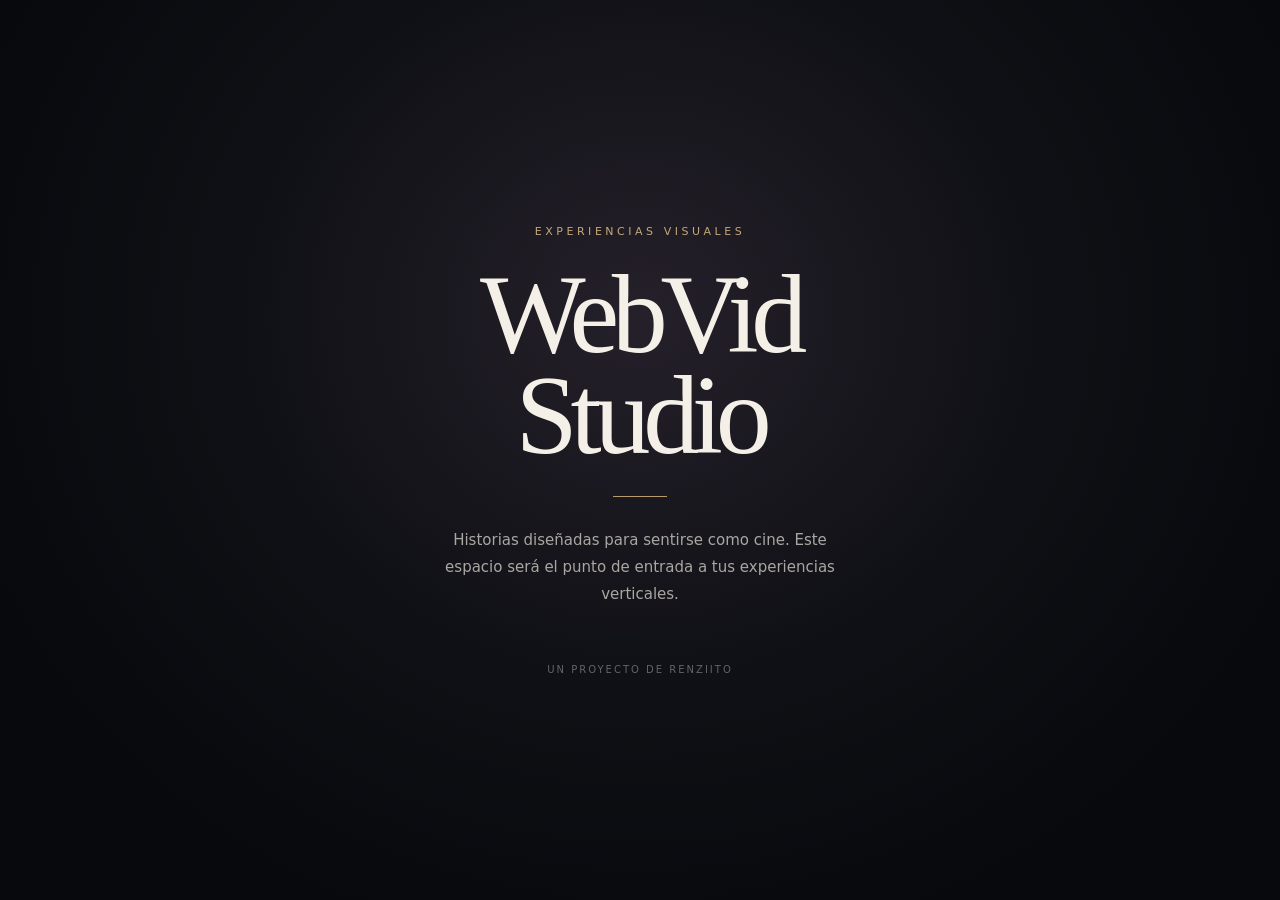
==== index.html @ 34bab2bb "Test GitHub write access and add WebVid entry point" ====
<!doctype html>
<html lang="es">
<head>
  <meta charset="utf-8">
  <meta name="viewport" content="width=device-width, initial-scale=1, viewport-fit=cover">
  <meta name="theme-color" content="#08090d">
  <title>WebVid Studio</title>
  <style>
    *{box-sizing:border-box}html,body{margin:0;min-height:100%;background:#08090d;color:#f4f0e8;font-family:system-ui,-apple-system,sans-serif}
    body{min-height:100svh;display:grid;place-items:center;padding:28px;background:radial-gradient(ellipse at 50% 35%,#25202a 0%,#101116 42%,#08090d 78%)}
    main{width:min(100%,720px);text-align:center;padding:48px 20px}
    .eyebrow{font-size:11px;letter-spacing:.32em;text-transform:uppercase;color:#c5a879}
    h1{font-family:Georgia,serif;font-weight:400;font-size:clamp(58px,13vw,112px);letter-spacing:-.065em;line-height:.9;margin:26px 0}
    p{max-width:420px;margin:0 auto;color:#aaa6a1;line-height:1.8;font-size:15px}
    .rule{width:54px;height:1px;background:#b99a6b;margin:30px auto}
    footer{margin-top:56px;color:#66616a;font-size:10px;letter-spacing:.2em;text-transform:uppercase}
  </style>
</head>
<body>
  <main>
    <div class="eyebrow">Experiencias visuales</div>
    <h1>WebVid<br>Studio</h1>
    <div class="rule"></div>
    <p>Historias diseñadas para sentirse como cine. Este espacio será el punto de entrada a tus experiencias verticales.</p>
    <footer>Un proyecto de Renziito</footer>
  </main>
</body>
</html>
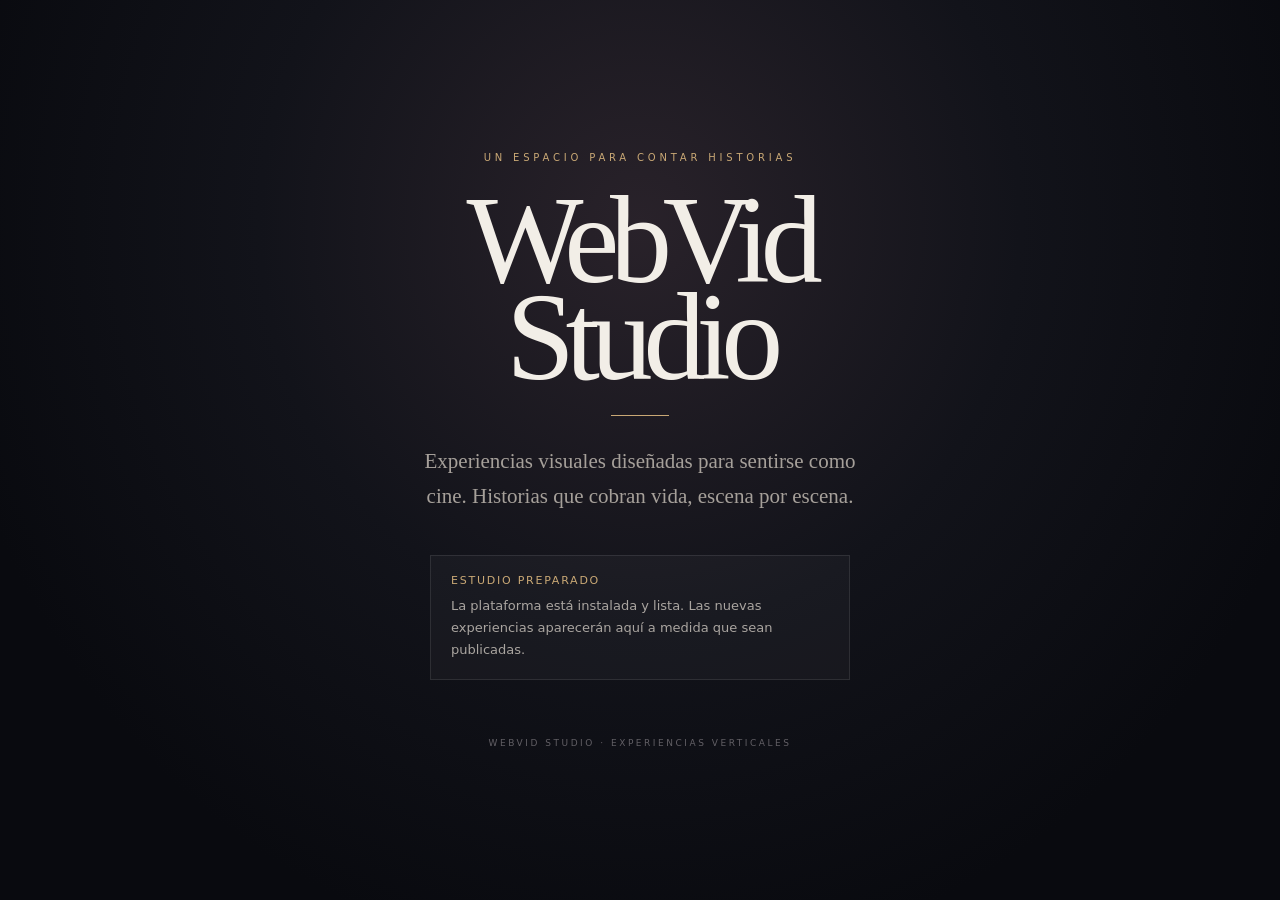
==== commit e6cea2de: "Build WebVid Studio PWA landing page" ====
--- a/index.html
+++ b/index.html
@@ -3,26 +3,46 @@
 <head>
   <meta charset="utf-8">
   <meta name="viewport" content="width=device-width, initial-scale=1, viewport-fit=cover">
-  <meta name="theme-color" content="#08090d">
+  <meta name="theme-color" content="#090a0f">
+  <meta name="description" content="WebVid Studio: experiencias visuales cinematográficas en formato vertical.">
+  <link rel="manifest" href="./manifest.webmanifest">
+  <link rel="icon" href="./icon.svg" type="image/svg+xml">
+  <meta name="apple-mobile-web-app-capable" content="yes">
+  <meta name="apple-mobile-web-app-status-bar-style" content="black-translucent">
   <title>WebVid Studio</title>
   <style>
-    *{box-sizing:border-box}html,body{margin:0;min-height:100%;background:#08090d;color:#f4f0e8;font-family:system-ui,-apple-system,sans-serif}
-    body{min-height:100svh;display:grid;place-items:center;padding:28px;background:radial-gradient(ellipse at 50% 35%,#25202a 0%,#101116 42%,#08090d 78%)}
-    main{width:min(100%,720px);text-align:center;padding:48px 20px}
-    .eyebrow{font-size:11px;letter-spacing:.32em;text-transform:uppercase;color:#c5a879}
-    h1{font-family:Georgia,serif;font-weight:400;font-size:clamp(58px,13vw,112px);letter-spacing:-.065em;line-height:.9;margin:26px 0}
-    p{max-width:420px;margin:0 auto;color:#aaa6a1;line-height:1.8;font-size:15px}
-    .rule{width:54px;height:1px;background:#b99a6b;margin:30px auto}
-    footer{margin-top:56px;color:#66616a;font-size:10px;letter-spacing:.2em;text-transform:uppercase}
+    :root{color-scheme:dark;--bg:#090a0f;--paper:#f2eee7;--muted:#a6a09a;--gold:#c9a875}
+    *{box-sizing:border-box}html{min-height:100%;background:var(--bg)}body{margin:0;min-height:100svh;color:var(--paper);font-family:Inter,ui-sans-serif,system-ui,-apple-system,sans-serif;background:radial-gradient(ellipse at 50% 25%,#29222a 0%,#12131a 42%,var(--bg) 78%);display:flex;align-items:center;justify-content:center;padding:28px}
+    main{width:min(100%,760px);text-align:center;padding:54px 18px}.eyebrow{font-size:10px;letter-spacing:.38em;text-transform:uppercase;color:var(--gold)}
+    h1{font-family:Georgia,'Times New Roman',serif;font-size:clamp(64px,15vw,124px);font-weight:400;letter-spacing:-.075em;line-height:.78;margin:30px 0 28px}
+    .rule{height:1px;width:58px;background:var(--gold);margin:0 auto 28px}
+    .intro{max-width:460px;margin:auto;color:var(--muted);font-family:Georgia,serif;font-size:clamp(17px,4vw,21px);line-height:1.65}
+    .status{margin:42px auto 0;padding:18px 20px;max-width:420px;border:1px solid #ffffff18;background:#ffffff08;text-align:left}
+    .status strong{display:block;font-size:11px;letter-spacing:.16em;text-transform:uppercase;color:var(--gold);font-weight:500;margin-bottom:8px}
+    .status span{font-size:13px;color:#aaa5a0;line-height:1.6}
+    .install{display:none;margin:20px auto 0;border:1px solid #c9a87588;background:#c9a87512;color:#f4e7d0;padding:13px 18px;font-size:12px;letter-spacing:.12em;text-transform:uppercase}
+    footer{margin-top:58px;color:#625f65;font-size:9px;letter-spacing:.28em;text-transform:uppercase}
   </style>
 </head>
 <body>
   <main>
-    <div class="eyebrow">Experiencias visuales</div>
+    <div class="eyebrow">Un espacio para contar historias</div>
     <h1>WebVid<br>Studio</h1>
     <div class="rule"></div>
-    <p>Historias diseñadas para sentirse como cine. Este espacio será el punto de entrada a tus experiencias verticales.</p>
-    <footer>Un proyecto de Renziito</footer>
+    <p class="intro">Experiencias visuales diseñadas para sentirse como cine. Historias que cobran vida, escena por escena.</p>
+    <section class="status" aria-live="polite">
+      <strong>Estudio preparado</strong>
+      <span>La plataforma está instalada y lista. Las nuevas experiencias aparecerán aquí a medida que sean publicadas.</span>
+    </section>
+    <button class="install" id="installBtn" type="button">Instalar WebVid</button>
+    <footer>WebVid Studio · Experiencias verticales</footer>
   </main>
+  <script>
+    let installPrompt;
+    const installBtn=document.getElementById('installBtn');
+    window.addEventListener('beforeinstallprompt',event=>{event.preventDefault();installPrompt=event;installBtn.style.display='inline-block'});
+    installBtn.addEventListener('click',async()=>{if(!installPrompt)return;installPrompt.prompt();await installPrompt.userChoice;installPrompt=null;installBtn.style.display='none'});
+    if('serviceWorker' in navigator && location.protocol.startsWith('http')){window.addEventListener('load',()=>navigator.serviceWorker.register('./sw.js').catch(()=>{}))}
+  </script>
 </body>
 </html>
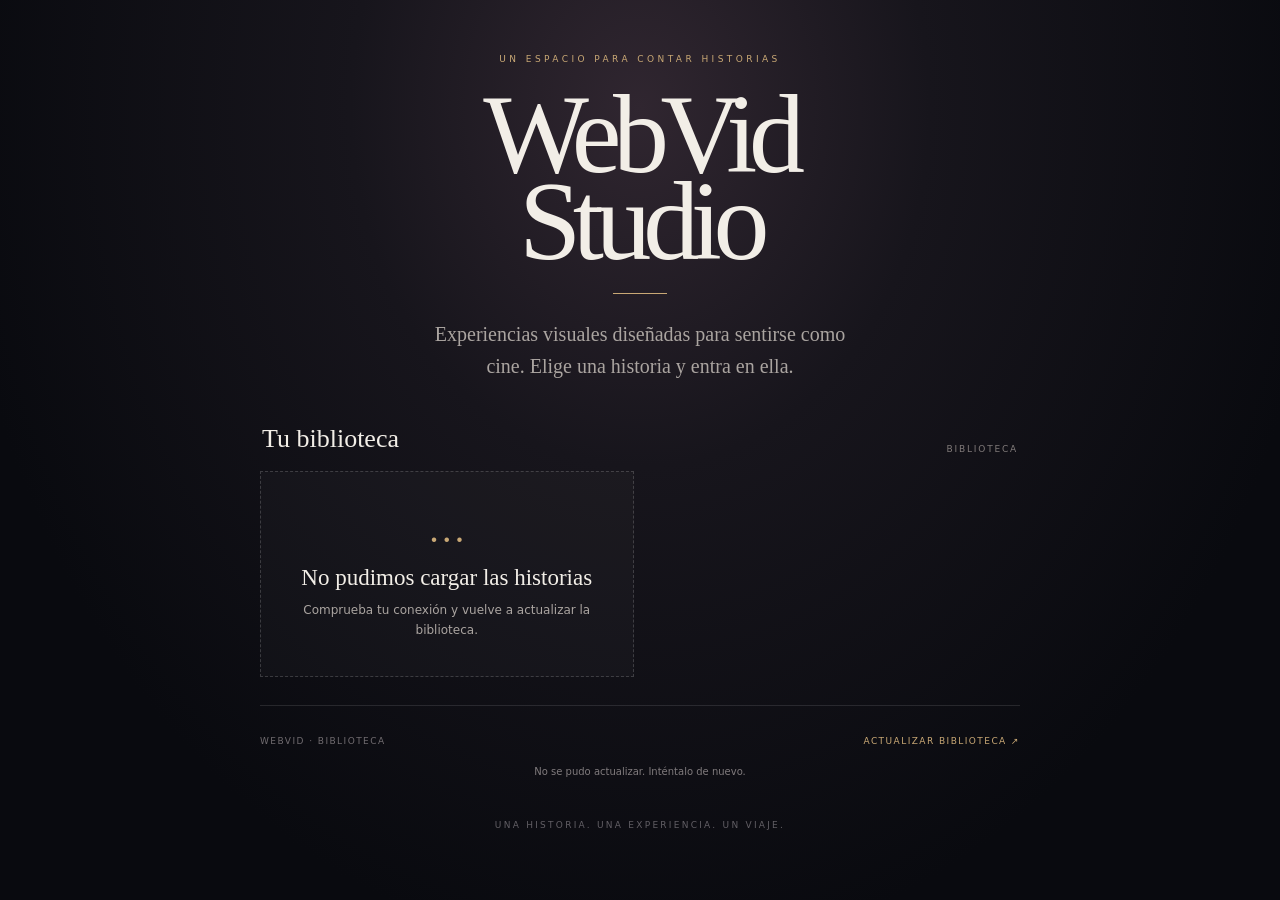
==== commit 9cab1a1f: "Add dynamic experience library to WebVid home" ====
--- a/index.html
+++ b/index.html
@@ -4,45 +4,116 @@
   <meta charset="utf-8">
   <meta name="viewport" content="width=device-width, initial-scale=1, viewport-fit=cover">
   <meta name="theme-color" content="#090a0f">
-  <meta name="description" content="WebVid Studio: experiencias visuales cinematográficas en formato vertical.">
+  <meta name="description" content="WebVid Studio: historias visuales cinematográficas.">
   <link rel="manifest" href="./manifest.webmanifest">
   <link rel="icon" href="./icon.svg" type="image/svg+xml">
   <meta name="apple-mobile-web-app-capable" content="yes">
   <meta name="apple-mobile-web-app-status-bar-style" content="black-translucent">
   <title>WebVid Studio</title>
   <style>
-    :root{color-scheme:dark;--bg:#090a0f;--paper:#f2eee7;--muted:#a6a09a;--gold:#c9a875}
-    *{box-sizing:border-box}html{min-height:100%;background:var(--bg)}body{margin:0;min-height:100svh;color:var(--paper);font-family:Inter,ui-sans-serif,system-ui,-apple-system,sans-serif;background:radial-gradient(ellipse at 50% 25%,#29222a 0%,#12131a 42%,var(--bg) 78%);display:flex;align-items:center;justify-content:center;padding:28px}
-    main{width:min(100%,760px);text-align:center;padding:54px 18px}.eyebrow{font-size:10px;letter-spacing:.38em;text-transform:uppercase;color:var(--gold)}
-    h1{font-family:Georgia,'Times New Roman',serif;font-size:clamp(64px,15vw,124px);font-weight:400;letter-spacing:-.075em;line-height:.78;margin:30px 0 28px}
-    .rule{height:1px;width:58px;background:var(--gold);margin:0 auto 28px}
-    .intro{max-width:460px;margin:auto;color:var(--muted);font-family:Georgia,serif;font-size:clamp(17px,4vw,21px);line-height:1.65}
-    .status{margin:42px auto 0;padding:18px 20px;max-width:420px;border:1px solid #ffffff18;background:#ffffff08;text-align:left}
-    .status strong{display:block;font-size:11px;letter-spacing:.16em;text-transform:uppercase;color:var(--gold);font-weight:500;margin-bottom:8px}
-    .status span{font-size:13px;color:#aaa5a0;line-height:1.6}
-    .install{display:none;margin:20px auto 0;border:1px solid #c9a87588;background:#c9a87512;color:#f4e7d0;padding:13px 18px;font-size:12px;letter-spacing:.12em;text-transform:uppercase}
-    footer{margin-top:58px;color:#625f65;font-size:9px;letter-spacing:.28em;text-transform:uppercase}
+    :root{color-scheme:dark;--bg:#090a0f;--paper:#f2eee7;--muted:#aaa4a0;--gold:#c9a875;--line:#ffffff1c}
+    *{box-sizing:border-box}
+    html{min-height:100%;background:var(--bg);scroll-behavior:smooth}
+    body{margin:0;min-height:100svh;color:var(--paper);font-family:Inter,ui-sans-serif,system-ui,-apple-system,sans-serif;background:radial-gradient(ellipse at 50% 12%,#302630 0%,#17151c 32%,var(--bg) 76%);padding:0 20px env(safe-area-inset-bottom)}
+    .shell{width:min(100%,760px);margin:0 auto;padding:calc(54px + env(safe-area-inset-top)) 0 42px}
+    header{text-align:center;padding:0 8px 42px}
+    .eyebrow{font-size:9px;letter-spacing:.38em;text-transform:uppercase;color:var(--gold)}
+    h1{font-family:Georgia,'Times New Roman',serif;font-size:clamp(62px,15vw,112px);font-weight:400;letter-spacing:-.075em;line-height:.78;margin:27px 0}
+    .rule{height:1px;width:54px;background:var(--gold);margin:0 auto 24px}
+    .intro{max-width:430px;margin:auto;color:var(--muted);font-family:Georgia,serif;font-size:clamp(16px,4vw,20px);line-height:1.6}
+    .section-head{display:flex;align-items:end;justify-content:space-between;gap:16px;margin:0 2px 17px}
+    .section-head h2{font:400 26px Georgia,serif;margin:0}
+    .section-head span{font-size:9px;letter-spacing:.2em;text-transform:uppercase;color:#817b7a}
+    #library{display:grid;gap:13px}
+    .experience{position:relative;display:block;min-height:172px;overflow:hidden;text-decoration:none;color:inherit;border:1px solid var(--line);background:linear-gradient(115deg,#29252a,#13141b 70%);padding:25px 24px;isolation:isolate}
+    .experience:before{content:"";position:absolute;z-index:-1;inset:0;background:radial-gradient(ellipse at 90% 0%,var(--accent, #9d7951) 0%,transparent 58%);opacity:.24;transition:opacity .5s,transform .7s}
+    .experience:after{content:"";position:absolute;right:24px;bottom:22px;width:34px;height:1px;background:var(--gold);transition:width .4s}
+    .experience:active:before{opacity:.4;transform:scale(1.08)}
+    .experience:active:after{width:58px}
+    .tag{font-size:9px;letter-spacing:.24em;text-transform:uppercase;color:var(--gold)}
+    .experience h3{font:400 clamp(27px,7vw,38px) Georgia,serif;margin:17px 0 8px;max-width:85%}
+    .experience p{font-size:12px;line-height:1.6;color:#b3ada8;margin:0;max-width:85%}
+    .empty{border:1px dashed #ffffff2b;padding:35px 24px;text-align:center;background:#ffffff05}
+    .empty .symbol{font:300 38px Georgia,serif;color:var(--gold);margin-bottom:14px}
+    .empty h3{font:400 23px Georgia,serif;margin:0 0 9px}
+    .empty p{font-size:12px;line-height:1.7;color:var(--muted);max-width:340px;margin:auto}
+    .bottom{display:flex;justify-content:space-between;align-items:center;gap:12px;margin-top:28px;padding-top:20px;border-top:1px solid var(--line);color:#716c70;font-size:9px;letter-spacing:.16em;text-transform:uppercase}
+    .refresh{border:0;background:none;color:var(--gold);font:inherit;letter-spacing:inherit;text-transform:inherit;padding:10px 0;cursor:pointer}
+    .install{display:none;margin:20px auto 0;border:1px solid #c9a87588;background:#c9a87512;color:#f4e7d0;padding:13px 18px;font-size:10px;letter-spacing:.14em;text-transform:uppercase}
+    .notice{min-height:16px;margin-top:10px;text-align:center;color:#807b7d;font-size:10px}
+    footer{text-align:center;margin-top:38px;color:#625f65;font-size:9px;letter-spacing:.25em;text-transform:uppercase}
+    @media(min-width:620px){#library{grid-template-columns:repeat(2,minmax(0,1fr))}.experience{min-height:210px}}
   </style>
 </head>
 <body>
-  <main>
-    <div class="eyebrow">Un espacio para contar historias</div>
-    <h1>WebVid<br>Studio</h1>
-    <div class="rule"></div>
-    <p class="intro">Experiencias visuales diseñadas para sentirse como cine. Historias que cobran vida, escena por escena.</p>
-    <section class="status" aria-live="polite">
-      <strong>Estudio preparado</strong>
-      <span>La plataforma está instalada y lista. Las nuevas experiencias aparecerán aquí a medida que sean publicadas.</span>
+  <main class="shell">
+    <header>
+      <div class="eyebrow">Un espacio para contar historias</div>
+      <h1>WebVid<br>Studio</h1>
+      <div class="rule"></div>
+      <p class="intro">Experiencias visuales diseñadas para sentirse como cine. Elige una historia y entra en ella.</p>
+      <button class="install" id="installBtn" type="button">Instalar WebVid</button>
+    </header>
+
+    <section aria-labelledby="libraryTitle">
+      <div class="section-head">
+        <h2 id="libraryTitle">Tu biblioteca</h2>
+        <span id="count">Cargando historias</span>
+      </div>
+      <div id="library" aria-live="polite">
+        <div class="empty"><div class="symbol">✳</div><h3>Preparando tus historias</h3><p>Un momento, estamos cargando la biblioteca.</p></div>
+      </div>
+      <div class="bottom">
+        <span>WebVid · Biblioteca</span>
+        <button class="refresh" id="refreshBtn" type="button">Actualizar biblioteca ↗</button>
+      </div>
+      <div class="notice" id="notice" role="status"></div>
     </section>
-    <button class="install" id="installBtn" type="button">Instalar WebVid</button>
-    <footer>WebVid Studio · Experiencias verticales</footer>
+    <footer>Una historia. Una experiencia. Un viaje.</footer>
   </main>
   <script>
-    let installPrompt;
+    let installPrompt=null;
+    const library=document.getElementById('library');
+    const count=document.getElementById('count');
+    const notice=document.getElementById('notice');
     const installBtn=document.getElementById('installBtn');
+
+    function safeText(value){return String(value??'').replace(/[&<>"']/g,char=>({'&':'&amp;','<':'&lt;','>':'&gt;','"':'&quot;',"'":'&#39;'}[char]))}
+    function renderExperiences(items){
+      const valid=Array.isArray(items)?items.filter(item=>item&&typeof item.title==='string'&&typeof item.path==='string'):[];
+      count.textContent=valid.length+' '+(valid.length===1?'historia':'historias');
+      if(!valid.length){
+        library.innerHTML='<div class="empty"><div class="symbol">✳</div><h3>Tu primera historia está por llegar</h3><p>Cuando publiquemos una experiencia nueva, aparecerá automáticamente aquí. Solo tendrás que abrir WebVid y tocar su portada.</p></div>';
+        return;
+      }
+      library.innerHTML=valid.map(item=>{
+        const path=safeText(item.path);
+        const title=safeText(item.title);
+        const description=safeText(item.description||'Una experiencia visual cinematográfica.');
+        const category=safeText(item.category||'Experiencia');
+        const accent=/^#[0-9a-f]{3,8}$/i.test(item.accent||'')?item.accent:'#9d7951';
+        return '<a class="experience" href="'+path+'" style="--accent:'+accent+'"><div class="tag">'+category+'</div><h3>'+title+'</h3><p>'+description+'</p></a>';
+      }).join('');
+    }
+    async function loadLibrary(){
+      notice.textContent='Actualizando…';
+      try{
+        const response=await fetch('./experiencias.json?v='+Date.now(),{cache:'no-store'});
+        if(!response.ok)throw new Error('No se pudo leer la biblioteca');
+        const data=await response.json();
+        renderExperiences(data.experiences);
+        notice.textContent='';
+      }catch(error){
+        count.textContent='Biblioteca';
+        library.innerHTML='<div class="empty"><div class="symbol">…</div><h3>No pudimos cargar las historias</h3><p>Comprueba tu conexión y vuelve a actualizar la biblioteca.</p></div>';
+        notice.textContent='No se pudo actualizar. Inténtalo de nuevo.';
+      }
+    }
+    document.getElementById('refreshBtn').addEventListener('click',loadLibrary);
+    window.addEventListener('pageshow',loadLibrary);
     window.addEventListener('beforeinstallprompt',event=>{event.preventDefault();installPrompt=event;installBtn.style.display='inline-block'});
     installBtn.addEventListener('click',async()=>{if(!installPrompt)return;installPrompt.prompt();await installPrompt.userChoice;installPrompt=null;installBtn.style.display='none'});
-    if('serviceWorker' in navigator && location.protocol.startsWith('http')){window.addEventListener('load',()=>navigator.serviceWorker.register('./sw.js').catch(()=>{}))}
+    if('serviceWorker' in navigator&&location.protocol.startsWith('http'))window.addEventListener('load',()=>navigator.serviceWorker.register('./sw.js').catch(()=>{}));
   </script>
 </body>
 </html>
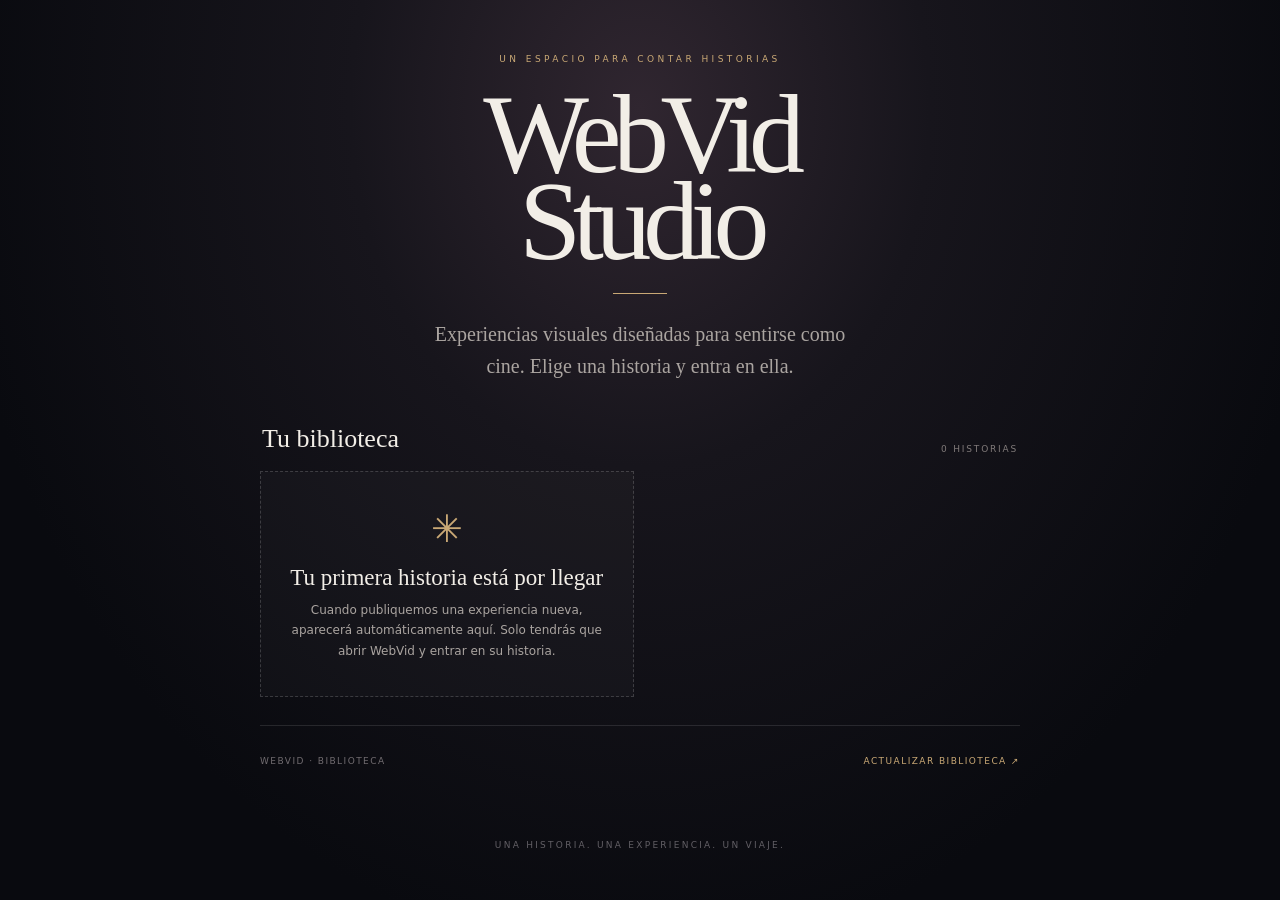
==== commit 7c0920ad: "Harden library routes and improve PWA installation UX" ====
--- a/index.html
+++ b/index.html
@@ -5,8 +5,10 @@
   <meta name="viewport" content="width=device-width, initial-scale=1, viewport-fit=cover">
   <meta name="theme-color" content="#090a0f">
   <meta name="description" content="WebVid Studio: historias visuales cinematográficas.">
+  <meta name="color-scheme" content="dark">
   <link rel="manifest" href="./manifest.webmanifest">
   <link rel="icon" href="./icon.svg" type="image/svg+xml">
+  <link rel="apple-touch-icon" href="./icon.svg">
   <meta name="apple-mobile-web-app-capable" content="yes">
   <meta name="apple-mobile-web-app-status-bar-style" content="black-translucent">
   <title>WebVid Studio</title>
@@ -26,7 +28,7 @@
     .section-head span{font-size:9px;letter-spacing:.2em;text-transform:uppercase;color:#817b7a}
     #library{display:grid;gap:13px}
     .experience{position:relative;display:block;min-height:172px;overflow:hidden;text-decoration:none;color:inherit;border:1px solid var(--line);background:linear-gradient(115deg,#29252a,#13141b 70%);padding:25px 24px;isolation:isolate}
-    .experience:before{content:"";position:absolute;z-index:-1;inset:0;background:radial-gradient(ellipse at 90% 0%,var(--accent, #9d7951) 0%,transparent 58%);opacity:.24;transition:opacity .5s,transform .7s}
+    .experience:before{content:"";position:absolute;z-index:-1;inset:0;background:radial-gradient(ellipse at 90% 0%,var(--accent,#9d7951) 0%,transparent 58%);opacity:.24;transition:opacity .5s,transform .7s}
     .experience:after{content:"";position:absolute;right:24px;bottom:22px;width:34px;height:1px;background:var(--gold);transition:width .4s}
     .experience:active:before{opacity:.4;transform:scale(1.08)}
     .experience:active:after{width:58px}
@@ -43,6 +45,7 @@
     .notice{min-height:16px;margin-top:10px;text-align:center;color:#807b7d;font-size:10px}
     footer{text-align:center;margin-top:38px;color:#625f65;font-size:9px;letter-spacing:.25em;text-transform:uppercase}
     @media(min-width:620px){#library{grid-template-columns:repeat(2,minmax(0,1fr))}.experience{min-height:210px}}
+    @media(prefers-reduced-motion:reduce){*,*::before,*::after{scroll-behavior:auto!important;transition:none!important;animation:none!important}}
   </style>
 </head>
 <body>
@@ -67,53 +70,96 @@
         <span>WebVid · Biblioteca</span>
         <button class="refresh" id="refreshBtn" type="button">Actualizar biblioteca ↗</button>
       </div>
-      <div class="notice" id="notice" role="status"></div>
+      <div class="notice" id="notice" role="status" aria-live="polite"></div>
     </section>
     <footer>Una historia. Una experiencia. Un viaje.</footer>
   </main>
   <script>
-    let installPrompt=null;
-    const library=document.getElementById('library');
-    const count=document.getElementById('count');
-    const notice=document.getElementById('notice');
-    const installBtn=document.getElementById('installBtn');
+    let installPrompt = null;
+    const library = document.getElementById("library");
+    const count = document.getElementById("count");
+    const notice = document.getElementById("notice");
+    const installBtn = document.getElementById("installBtn");
+    const EXPERIENCE_PATH = /^\.\/experiencias\/[a-z0-9]+(?:-[a-z0-9]+)*\/?$/;
 
-    function safeText(value){return String(value??'').replace(/[&<>"']/g,char=>({'&':'&amp;','<':'&lt;','>':'&gt;','"':'&quot;',"'":'&#39;'}[char]))}
-    function renderExperiences(items){
-      const valid=Array.isArray(items)?items.filter(item=>item&&typeof item.title==='string'&&typeof item.path==='string'):[];
-      count.textContent=valid.length+' '+(valid.length===1?'historia':'historias');
-      if(!valid.length){
-        library.innerHTML='<div class="empty"><div class="symbol">✳</div><h3>Tu primera historia está por llegar</h3><p>Cuando publiquemos una experiencia nueva, aparecerá automáticamente aquí. Solo tendrás que abrir WebVid y tocar su portada.</p></div>';
+    function safeText(value) {
+      return String(value ?? "").replace(/[&<>"']/g, char => ({
+        "&": "&amp;", "<": "&lt;", ">": "&gt;", '"': "&quot;", "'": "&#39;"
+      })[char]);
+    }
+
+    function renderExperiences(items) {
+      const valid = Array.isArray(items) ? items.filter(item =>
+        item && typeof item.title === "string" && item.title.trim() &&
+        typeof item.path === "string" && EXPERIENCE_PATH.test(item.path)
+      ) : [];
+
+      count.textContent = valid.length + " " + (valid.length === 1 ? "historia" : "historias");
+
+      if (!valid.length) {
+        library.innerHTML = '<div class="empty"><div class="symbol">✳</div><h3>Tu primera historia está por llegar</h3><p>Cuando publiquemos una experiencia nueva, aparecerá automáticamente aquí. Solo tendrás que abrir WebVid y entrar en su historia.</p></div>';
         return;
       }
-      library.innerHTML=valid.map(item=>{
-        const path=safeText(item.path);
-        const title=safeText(item.title);
-        const description=safeText(item.description||'Una experiencia visual cinematográfica.');
-        const category=safeText(item.category||'Experiencia');
-        const accent=/^#[0-9a-f]{3,8}$/i.test(item.accent||'')?item.accent:'#9d7951';
-        return '<a class="experience" href="'+path+'" style="--accent:'+accent+'"><div class="tag">'+category+'</div><h3>'+title+'</h3><p>'+description+'</p></a>';
-      }).join('');
+
+      library.innerHTML = valid.map(item => {
+        const path = safeText(item.path);
+        const title = safeText(item.title);
+        const description = safeText(item.description || "Una experiencia visual cinematográfica.");
+        const category = safeText(item.category || "Experiencia");
+        const accent = /^#[0-9a-f]{3,8}$/i.test(item.accent || "") ? item.accent : "#9d7951";
+        return '<a class="experience" href="' + path + '" style="--accent:' + accent + '"><div class="tag">' +
+          category + '</div><h3>' + title + '</h3><p>' + description + '</p></a>';
+      }).join("");
     }
-    async function loadLibrary(){
-      notice.textContent='Actualizando…';
-      try{
-        const response=await fetch('./experiencias.json?v='+Date.now(),{cache:'no-store'});
-        if(!response.ok)throw new Error('No se pudo leer la biblioteca');
-        const data=await response.json();
+
+    async function loadLibrary() {
+      notice.textContent = "Actualizando…";
+      try {
+        const response = await fetch("./experiencias.json", { cache: "no-store" });
+        if (!response.ok) throw new Error("No se pudo leer la biblioteca");
+        const data = await response.json();
+        if (!data || !Array.isArray(data.experiences)) throw new Error("Formato de catálogo inválido");
         renderExperiences(data.experiences);
-        notice.textContent='';
-      }catch(error){
-        count.textContent='Biblioteca';
-        library.innerHTML='<div class="empty"><div class="symbol">…</div><h3>No pudimos cargar las historias</h3><p>Comprueba tu conexión y vuelve a actualizar la biblioteca.</p></div>';
-        notice.textContent='No se pudo actualizar. Inténtalo de nuevo.';
+        notice.textContent = navigator.onLine ? "" : "Mostrando la biblioteca guardada sin conexión.";
+      } catch (error) {
+        count.textContent = "Biblioteca";
+        library.innerHTML = '<div class="empty"><div class="symbol">…</div><h3>No pudimos cargar las historias</h3><p>Comprueba tu conexión. Si ya habías abierto WebVid, vuelve a intentarlo para recuperar la biblioteca guardada.</p></div>';
+        notice.textContent = "No se pudo actualizar la biblioteca.";
       }
     }
-    document.getElementById('refreshBtn').addEventListener('click',loadLibrary);
-    window.addEventListener('pageshow',loadLibrary);
-    window.addEventListener('beforeinstallprompt',event=>{event.preventDefault();installPrompt=event;installBtn.style.display='inline-block'});
-    installBtn.addEventListener('click',async()=>{if(!installPrompt)return;installPrompt.prompt();await installPrompt.userChoice;installPrompt=null;installBtn.style.display='none'});
-    if('serviceWorker' in navigator&&location.protocol.startsWith('http'))window.addEventListener('load',()=>navigator.serviceWorker.register('./sw.js').catch(()=>{}));
+
+    document.getElementById("refreshBtn").addEventListener("click", loadLibrary);
+    window.addEventListener("pageshow", loadLibrary);
+    window.addEventListener("online", loadLibrary);
+    window.addEventListener("offline", () => {
+      notice.textContent = "Estás sin conexión. Se utilizarán los recursos guardados cuando estén disponibles.";
+    });
+
+    window.addEventListener("beforeinstallprompt", event => {
+      event.preventDefault();
+      installPrompt = event;
+      installBtn.style.display = "inline-block";
+    });
+
+    installBtn.addEventListener("click", async () => {
+      if (!installPrompt) return;
+      installPrompt.prompt();
+      const choice = await installPrompt.userChoice;
+      notice.textContent = choice?.outcome === "accepted" ? "WebVid se está instalando." : "Instalación cancelada.";
+      installPrompt = null;
+      installBtn.style.display = "none";
+    });
+
+    if ("serviceWorker" in navigator && location.protocol === "https:") {
+      window.addEventListener("load", async () => {
+        try {
+          const registration = await navigator.serviceWorker.register("./sw.js", { updateViaCache: "none" });
+          registration.update().catch(() => {});
+        } catch {
+          notice.textContent = "La biblioteca funciona, pero no se pudo activar el modo sin conexión.";
+        }
+      });
+    }
   </script>
 </body>
-</html>+</html>
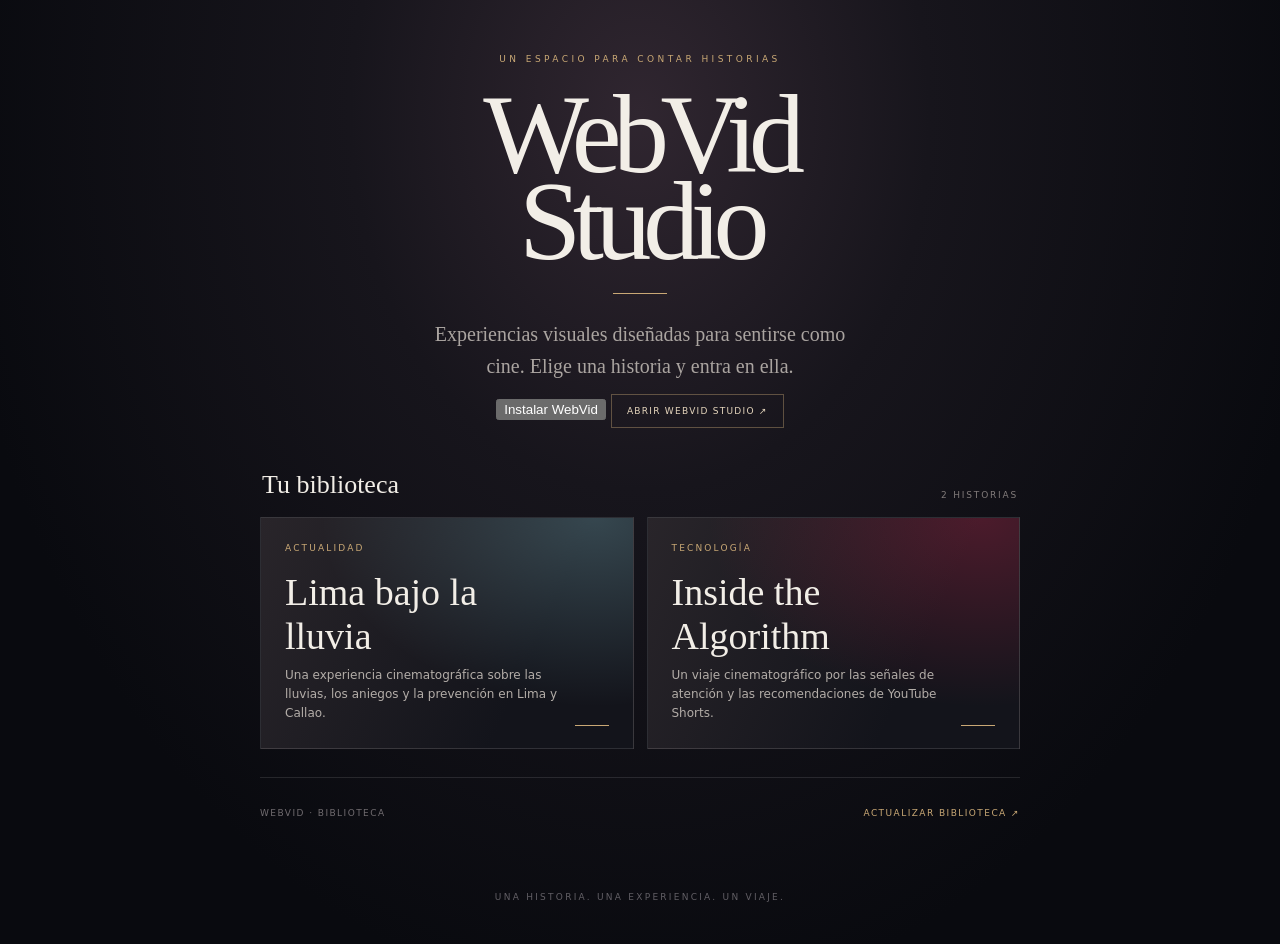
==== commit 94626aa7: "Add private-branch entry point for WebVid Studio" ====
--- a/index.html
+++ b/index.html
@@ -41,7 +41,7 @@
     .empty p{font-size:12px;line-height:1.7;color:var(--muted);max-width:340px;margin:auto}
     .bottom{display:flex;justify-content:space-between;align-items:center;gap:12px;margin-top:28px;padding-top:20px;border-top:1px solid var(--line);color:#716c70;font-size:9px;letter-spacing:.16em;text-transform:uppercase}
     .refresh{border:0;background:none;color:var(--gold);font:inherit;letter-spacing:inherit;text-transform:inherit;padding:10px 0;cursor:pointer}
-    .install{display:none;margin:20px auto 0;border:1px solid #c9a87588;background:#c9a87512;color:#f4e7d0;padding:13px 18px;font-size:10px;letter-spacing:.14em;text-transform:uppercase}
+    .studio-entry{display:inline-block;margin:12px auto 0;padding:11px 15px;border:1px solid #c9a87566;color:#e6d6bd;text-decoration:none;font-size:9px;letter-spacing:.14em;text-transform:uppercase}\n    .studio-entry:active{background:#c9a87520}\n    .install{display:none;margin:20px auto 0;border:1px solid #c9a87588;background:#c9a87512;color:#f4e7d0;padding:13px 18px;font-size:10px;letter-spacing:.14em;text-transform:uppercase}
     .notice{min-height:16px;margin-top:10px;text-align:center;color:#807b7d;font-size:10px}
     footer{text-align:center;margin-top:38px;color:#625f65;font-size:9px;letter-spacing:.25em;text-transform:uppercase}
     @media(min-width:620px){#library{grid-template-columns:repeat(2,minmax(0,1fr))}.experience{min-height:210px}}
@@ -56,6 +56,7 @@
       <div class="rule"></div>
       <p class="intro">Experiencias visuales diseñadas para sentirse como cine. Elige una historia y entra en ella.</p>
       <button class="install" id="installBtn" type="button">Instalar WebVid</button>
+      <a class="studio-entry" href="./studio/">Abrir WebVid Studio ↗</a>
     </header>
 
     <section aria-labelledby="libraryTitle">
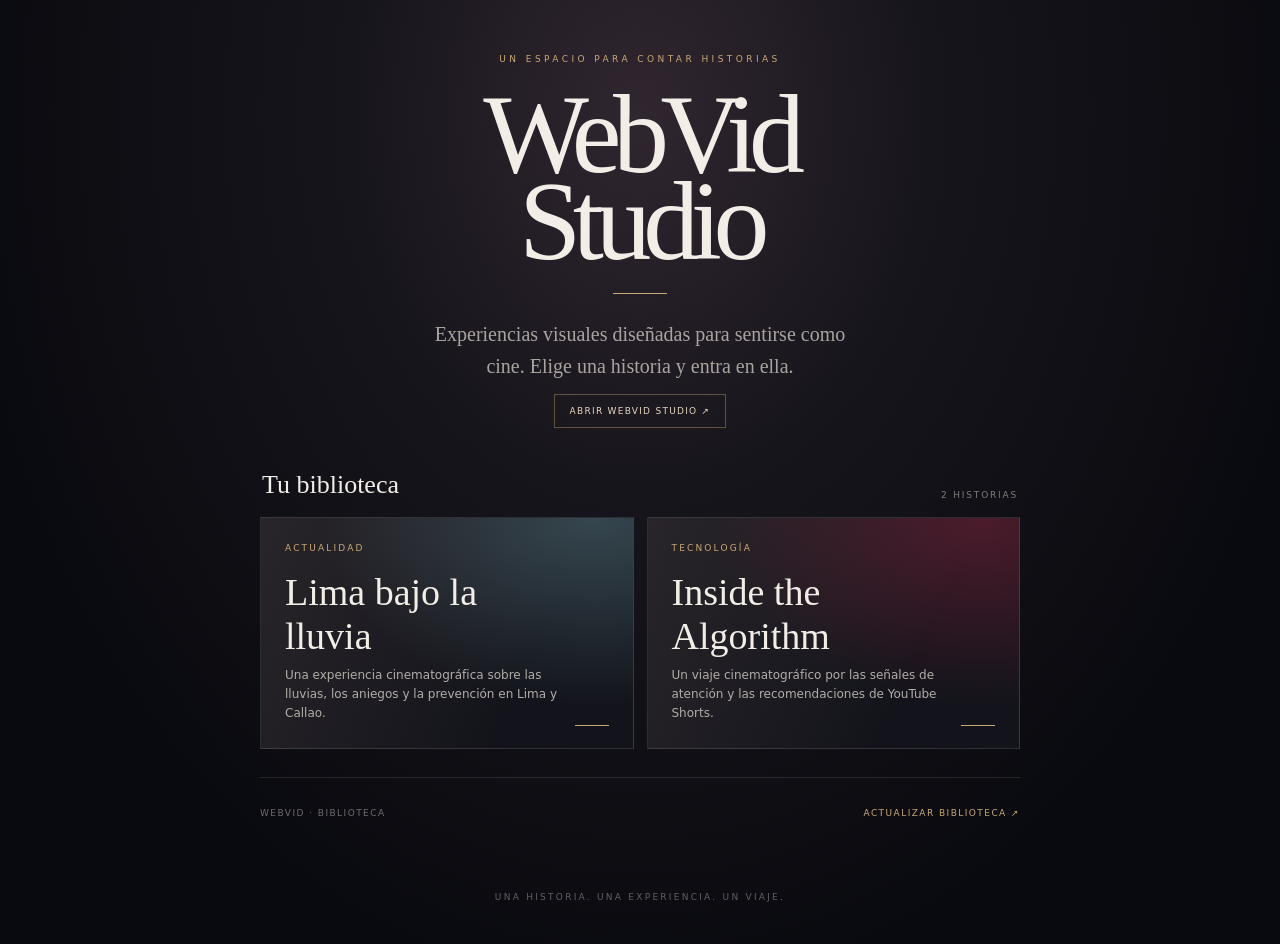
==== commit 098a63bd: "fix(pwa): normalize Studio navigation styles" ====
--- a/index.html
+++ b/index.html
@@ -41,7 +41,9 @@
     .empty p{font-size:12px;line-height:1.7;color:var(--muted);max-width:340px;margin:auto}
     .bottom{display:flex;justify-content:space-between;align-items:center;gap:12px;margin-top:28px;padding-top:20px;border-top:1px solid var(--line);color:#716c70;font-size:9px;letter-spacing:.16em;text-transform:uppercase}
     .refresh{border:0;background:none;color:var(--gold);font:inherit;letter-spacing:inherit;text-transform:inherit;padding:10px 0;cursor:pointer}
-    .studio-entry{display:inline-block;margin:12px auto 0;padding:11px 15px;border:1px solid #c9a87566;color:#e6d6bd;text-decoration:none;font-size:9px;letter-spacing:.14em;text-transform:uppercase}\n    .studio-entry:active{background:#c9a87520}\n    .install{display:none;margin:20px auto 0;border:1px solid #c9a87588;background:#c9a87512;color:#f4e7d0;padding:13px 18px;font-size:10px;letter-spacing:.14em;text-transform:uppercase}
+    .studio-entry{display:inline-block;margin:12px auto 0;padding:11px 15px;border:1px solid #c9a87566;color:#e6d6bd;text-decoration:none;font-size:9px;letter-spacing:.14em;text-transform:uppercase}
+    .studio-entry:active{background:#c9a87520}
+    .install{display:none;margin:20px auto 0;border:1px solid #c9a87588;background:#c9a87512;color:#f4e7d0;padding:13px 18px;font-size:10px;letter-spacing:.14em;text-transform:uppercase}
     .notice{min-height:16px;margin-top:10px;text-align:center;color:#807b7d;font-size:10px}
     footer{text-align:center;margin-top:38px;color:#625f65;font-size:9px;letter-spacing:.25em;text-transform:uppercase}
     @media(min-width:620px){#library{grid-template-columns:repeat(2,minmax(0,1fr))}.experience{min-height:210px}}
